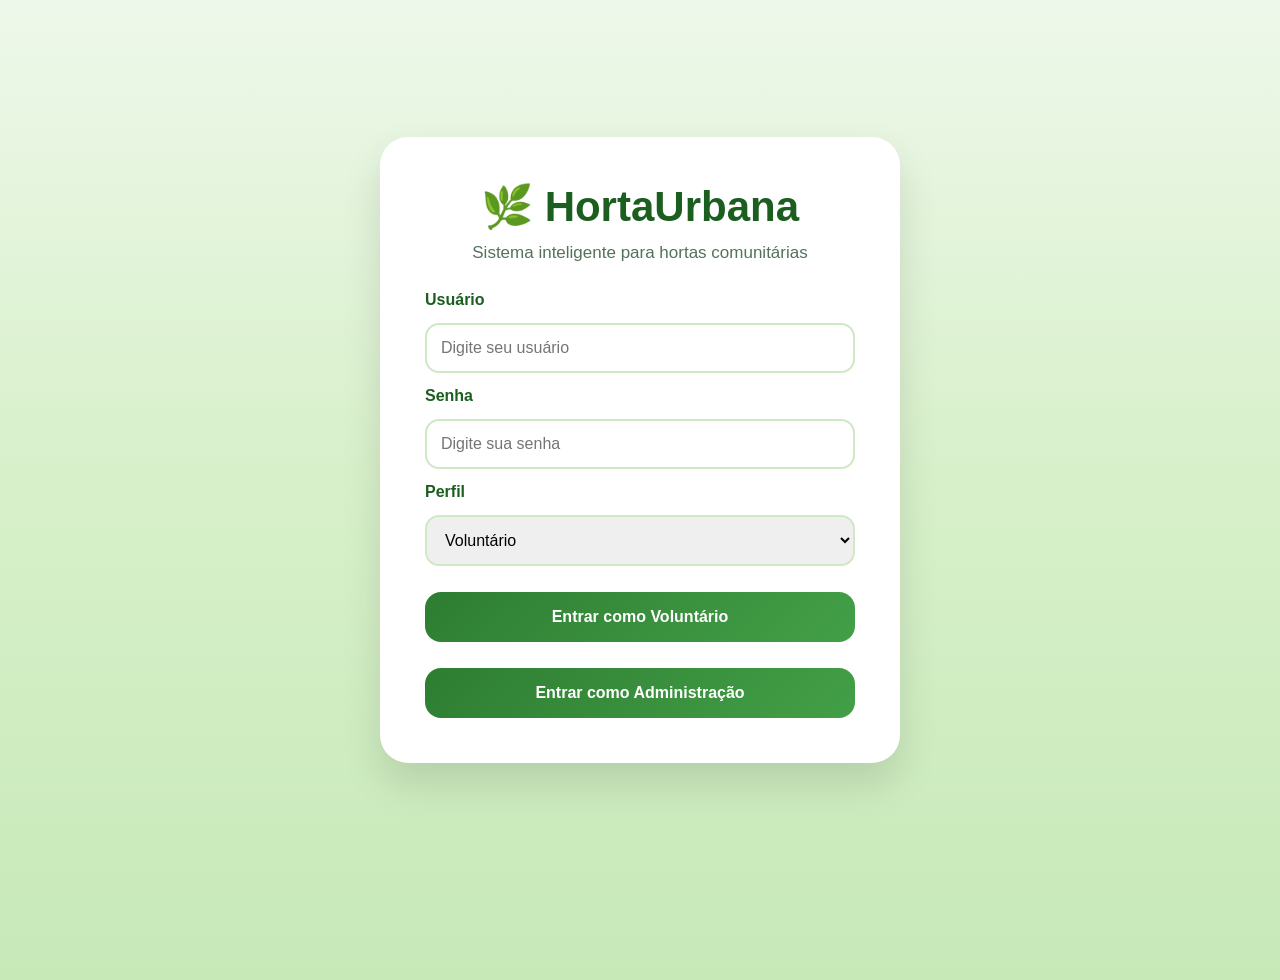
==== index.html @ b4960d36 "first commit" ====
<!-- index.html ATUALIZADO -->
<!DOCTYPE html>
<html lang="pt-BR">
<head>
<meta charset="UTF-8">
<meta name="viewport" content="width=device-width, initial-scale=1.0">
<title>Login | HortaUrbana</title>
<link rel="stylesheet" href="style.css">
</head>
<body>

<main class="login-page">

<section class="login-box">

<h1>🌿 HortaUrbana</h1>
<p>Sistema inteligente para hortas comunitárias</p>

<form>

<label>Usuário</label>
<input type="text" placeholder="Digite seu usuário">

<label>Senha</label>
<input type="password" placeholder="Digite sua senha">

<label>Perfil</label>
<select>
<option>Voluntário</option>
<option>Administração</option>
</select>

<!-- BOTÕES SEPARADOS -->
<a href="mapa.html" class="btn-login">Entrar como Voluntário</a>

<a href="administracao.html" class="btn-login admin-btn">
Entrar como Administração
</a>

</form>

</section>

</main>

</body>
</html>
---- style.css ----
*{
    margin:0;
    padding:0;
    box-sizing:border-box;
    font-family:'Segoe UI', Arial, sans-serif;
}

html{
    scroll-behavior:smooth;
}

body{
    background:linear-gradient(180deg,#eef8ea,#d7f0c9,#c7e9b8);
    color:#163a1b;
    min-height:100vh;
    position:relative;
    padding-bottom:80px;
}


/* LINKS */

a{
    transition:0.3s;
}

/* LOGIN */

.login-page{
    min-height:100vh;
    display:flex;
    justify-content:center;
    align-items:center;
    padding:20px;
}

.login-box{
    width:100%;
    max-width:520px;
    background:white;
    padding:45px;
    border-radius:28px;
    box-shadow:0 20px 40px rgba(0,0,0,0.12);
    text-align:center;
}

.login-box h1{
    font-size:42px;
    color:#1b5e20;
    margin-bottom:12px;
}

.login-box p{
    color:#55715b;
    margin-bottom:28px;
    font-size:17px;
}

form{
    display:flex;
    flex-direction:column;
    gap:14px;
    text-align:left;
}

label{
    font-weight:700;
    color:#1b5e20;
}

input,
select{
    width:100%;
    padding:14px;
    border:2px solid #cfe8c5;
    border-radius:14px;
    font-size:16px;
    outline:none;
}

input:focus,
select:focus{
    border-color:#43a047;
}

.btn-login{
    display:block;
    text-align:center;
    margin-top:12px;
    text-decoration:none;
    background:linear-gradient(135deg,#2e7d32,#43a047);
    color:white;
    padding:16px;
    border-radius:16px;
    font-weight:bold;
}

.btn-login:hover{
    transform:translateY(-3px);
    box-shadow:0 10px 20px rgba(46,125,50,0.25);
}

/* HEADER */

header{
    background:linear-gradient(135deg,#1b5e20,#2e7d32,#43a047);
    color:white;
    text-align:center;
    padding:30px 20px;
    box-shadow:0 8px 18px rgba(0,0,0,0.15);
}

header h1{
    font-size:38px;
    margin-bottom:8px;
}

header p{
    font-size:18px;
}

/* MENU GUIA ENTRE PÁGINAS */

nav{
    margin-top:18px;
}

nav ul{
    list-style:none;
    display:flex;
    justify-content:center;
    gap:12px;
    flex-wrap:wrap;
}

nav a{
    text-decoration:none;
    color:white;
    padding:10px 18px;
    border-radius:30px;
    background:rgba(255,255,255,0.14);
    border:1px solid rgba(255,255,255,0.25);
    font-weight:600;
}

nav a:hover{
    background:white;
    color:#1b5e20;
}

/* MAIN */

main{
    max-width:1200px;
    margin:auto;
    padding:45px 20px;
}

/* GRID */

.grid{
    display:grid;
    grid-template-columns:repeat(auto-fit,minmax(260px,1fr));
    gap:22px;
}

/* CARD */

.card{
    background:white;
    padding:28px;
    border-radius:22px;
    box-shadow:0 12px 28px rgba(0,0,0,0.08);
    border-left:7px solid #43a047;
}

.card:hover{
    transform:translateY(-6px);
}

.card h3{
    color:#1b5e20;
    font-size:24px;
    margin-bottom:12px;
}

.card p{
    font-size:17px;
    line-height:1.7;
}

.center{
    text-align:center;
    font-size:24px;
    max-width:520px;
    margin:auto;
}

/* ALERTAS */

.urgente{
    background:linear-gradient(135deg,#ff9800,#ef6c00);
    color:white;
    border:none;
}

.pronto{
    background:linear-gradient(135deg,#43a047,#1b5e20);
    color:white;
    border:none;
}

.urgente h3,
.pronto h3{
    color:white;
}

/* MAPA */

.mapa-real{
    position:relative;
    width:100%;
    min-height:600px;
    background:url('https://images.unsplash.com/photo-1466692476868-aef1dfb1e735?auto=format&fit=crop&w=1400&q=80') center/cover;
    border-radius:28px;
    overflow:hidden;
    box-shadow:0 15px 30px rgba(0,0,0,0.15);
}

.mapa-real::after{
    content:"";
    position:absolute;
    inset:0;
    background:rgba(0,0,0,0.15);
}

.pino{
    position:absolute;
    z-index:2;
}

.pino a{
    text-decoration:none;
    background:#1b5e20;
    color:white;
    padding:12px 18px;
    border-radius:30px;
    font-weight:bold;
    display:block;
}

.pino a:hover{
    background:#43a047;
    transform:scale(1.05);
}

.p1{ top:15%; left:8%; }
.p2{ top:42%; right:8%; }
.p3{ bottom:12%; left:25%; }

/* BOTÕES */

.voltar,
.proximo{
    display:inline-block;
    text-decoration:none;
    color:white;
    background:#1b5e20;
    padding:14px 26px;
    border-radius:35px;
    font-weight:bold;
    margin:30px 8px 0;
}

.proximo{
    background:#43a047;
}

.voltar:hover,
.proximo:hover{
    transform:translateY(-3px);
}

/* RODAPÉ */

footer{
    background:#1b5e20;
    color:white;
    text-align:center;
    padding:20px;
    margin-top:40px;
}

/* RESPONSIVO TABLET */

@media(max-width:900px){

header h1{
    font-size:32px;
}

.mapa-real{
    min-height:500px;
}

.grid{
    grid-template-columns:1fr 1fr;
}

}

/* RESPONSIVO CELULAR */

@media(max-width:700px){

main{
    padding:30px 15px;
}

.login-box{
    padding:28px;
}

.login-box h1{
    font-size:32px;
}

header h1{
    font-size:28px;
}

header p{
    font-size:16px;
}

nav ul{
    flex-direction:column;
    align-items:center;
}

nav a{
    width:220px;
    text-align:center;
}

.grid{
    grid-template-columns:1fr;
}

.card{
    padding:22px;
}

.card h3{
    font-size:21px;
}

.card p{
    font-size:16px;
}

.center{
    font-size:20px;
}

.mapa-real{
    min-height:380px;
}

.pino a{
    padding:10px 14px;
    font-size:14px;
}

.p1{ top:18%; left:5%; }
.p2{ top:45%; right:5%; }
.p3{ bottom:14%; left:18%; }

.voltar,
.proximo{
    display:block;
    width:100%;
    text-align:center;
    margin:14px 0 0;
}

}

/* TELAS MUITO PEQUENAS */

@media(max-width:400px){

.login-box h1{
    font-size:28px;
}

header h1{
    font-size:24px;
}

input,
select{
    font-size:15px;
}

}
*{
    margin:0;
    padding:0;
    box-sizing:border-box;
    font-family:'Segoe UI', Arial, sans-serif;
}

html{
    scroll-behavior:smooth;
}

body{
    background:linear-gradient(180deg,#eef8ea,#d7f0c9,#c7e9b8);
    color:#163a1b;
    min-height:100vh;
}

/* LINKS */

a{
    transition:0.3s;
}

/* HEADER */

header{
    background:linear-gradient(135deg,#1b5e20,#2e7d32,#43a047);
    color:white;
    text-align:center;
    padding:30px 20px;
    box-shadow:0 8px 18px rgba(0,0,0,0.15);
}

header h1{
    font-size:38px;
    margin-bottom:8px;
}

header p{
    font-size:18px;
}

/* MENU */

nav{
    margin-top:18px;
}

nav ul{
    list-style:none;
    display:flex;
    justify-content:center;
    gap:12px;
    flex-wrap:wrap;
}

nav a{
    text-decoration:none;
    color:white;
    padding:10px 18px;
    border-radius:30px;
    background:rgba(255,255,255,0.14);
    border:1px solid rgba(255,255,255,0.25);
    font-weight:600;
}

nav a:hover{
    background:white;
    color:#1b5e20;
}

/* MAIN */

main{
    max-width:1200px;
    margin:auto;
    padding:45px 20px;
}

/* GRID */

.grid{
    display:grid;
    grid-template-columns:repeat(auto-fit,minmax(260px,1fr));
    gap:22px;
    margin-bottom:28px;
}

/* CARD */

.card{
    background:white;
    padding:28px;
    border-radius:22px;
    box-shadow:0 12px 28px rgba(0,0,0,0.08);
    border-left:7px solid #43a047;
    transition:0.3s;
}

.card:hover{
    transform:translateY(-6px);
    box-shadow:0 18px 35px rgba(0,0,0,0.12);
}

.card h3{
    color:#1b5e20;
    font-size:24px;
    margin-bottom:14px;
}

.card p{
    font-size:17px;
    line-height:1.8;
}

/* ALERTAS */

.urgente{
    background:linear-gradient(135deg,#ff9800,#ef6c00);
    color:white;
    border:none;
}

.pronto{
    background:linear-gradient(135deg,#43a047,#1b5e20);
    color:white;
    border:none;
}

.urgente h3,
.pronto h3{
    color:white;
}

/* LOGIN */

.login-page{
    min-height:100vh;
    display:flex;
    justify-content:center;
    align-items:center;
    padding:20px;
}

.login-box{
    width:100%;
    max-width:520px;
    background:white;
    padding:45px;
    border-radius:28px;
    box-shadow:0 20px 40px rgba(0,0,0,0.12);
    text-align:center;
}

.login-box h1{
    font-size:42px;
    color:#1b5e20;
    margin-bottom:12px;
}

.login-box p{
    color:#55715b;
    margin-bottom:28px;
    font-size:17px;
}

form{
    display:flex;
    flex-direction:column;
    gap:14px;
    text-align:left;
}

label{
    font-weight:700;
    color:#1b5e20;
}

input,
select{
    width:100%;
    padding:14px;
    border:2px solid #cfe8c5;
    border-radius:14px;
    font-size:16px;
    outline:none;
}

input:focus,
select:focus{
    border-color:#43a047;
}

.btn-login{
    display:block;
    text-align:center;
    margin-top:12px;
    text-decoration:none;
    background:linear-gradient(135deg,#2e7d32,#43a047);
    color:white;
    padding:16px;
    border-radius:16px;
    font-weight:bold;
}

.btn-login:hover{
    transform:translateY(-3px);
    box-shadow:0 10px 20px rgba(46,125,50,0.25);
}

/* MAPA */

.mapa-real{
    position:relative;
    width:100%;
    min-height:600px;
    background:url('https://images.unsplash.com/photo-1466692476868-aef1dfb1e735?auto=format&fit=crop&w=1400&q=80') center/cover;
    border-radius:28px;
    overflow:hidden;
    box-shadow:0 15px 30px rgba(0,0,0,0.15);
}

.mapa-real::after{
    content:"";
    position:absolute;
    inset:0;
    background:rgba(0,0,0,0.15);
}

.pino{
    position:absolute;
    z-index:2;
}

.pino a{
    text-decoration:none;
    background:#1b5e20;
    color:white;
    padding:12px 18px;
    border-radius:30px;
    font-weight:bold;
    display:block;
}

.pino a:hover{
    background:#43a047;
    transform:scale(1.05);
}

.p1{ top:15%; left:8%; }
.p2{ top:42%; right:8%; }
.p3{ bottom:12%; left:25%; }

/* BOTÕES */

.voltar,
.proximo{
    display:inline-block;
    text-decoration:none;
    color:white;
    background:#1b5e20;
    padding:14px 26px;
    border-radius:35px;
    font-weight:bold;
    margin:10px 8px 0;
}

.proximo{
    background:#43a047;
}

.voltar:hover,
.proximo:hover{
    transform:translateY(-3px);
}

/* FOOTER */

footer{
    background:#1b5e20;
    color:white;
    text-align:center;
    padding:20px;
    margin-top:40px;
    position:absolute;
    bottom:0;
    left:0;
    width:100%;
}

/* RESPONSIVO */

@media(max-width:900px){

header h1{
    font-size:32px;
}

.mapa-real{
    min-height:500px;
}

}

@media(max-width:700px){

main{
    padding:30px 15px;
}

header h1{
    font-size:28px;
}

header p{
    font-size:16px;
}

nav ul{
    flex-direction:column;
    align-items:center;
}

nav a{
    width:220px;
    text-align:center;
}

.grid{
    grid-template-columns:1fr;
}

.card{
    padding:22px;
}

.card h3{
    font-size:21px;
}

.card p{
    font-size:16px;
}

.login-box{
    padding:28px;
}

.login-box h1{
    font-size:32px;
}

.mapa-real{
    min-height:380px;
}

.pino a{
    padding:10px 14px;
    font-size:14px;
}

.p1{ top:18%; left:5%; }
.p2{ top:45%; right:5%; }
.p3{ bottom:14%; left:18%; }

.voltar,
.proximo{
    display:block;
    width:100%;
    text-align:center;
    margin:12px 0 0;
}

}

@media(max-width:400px){

header h1{
    font-size:24px;
}

.login-box h1{
    font-size:28px;
}

input,
select{
    font-size:15px;
}

}
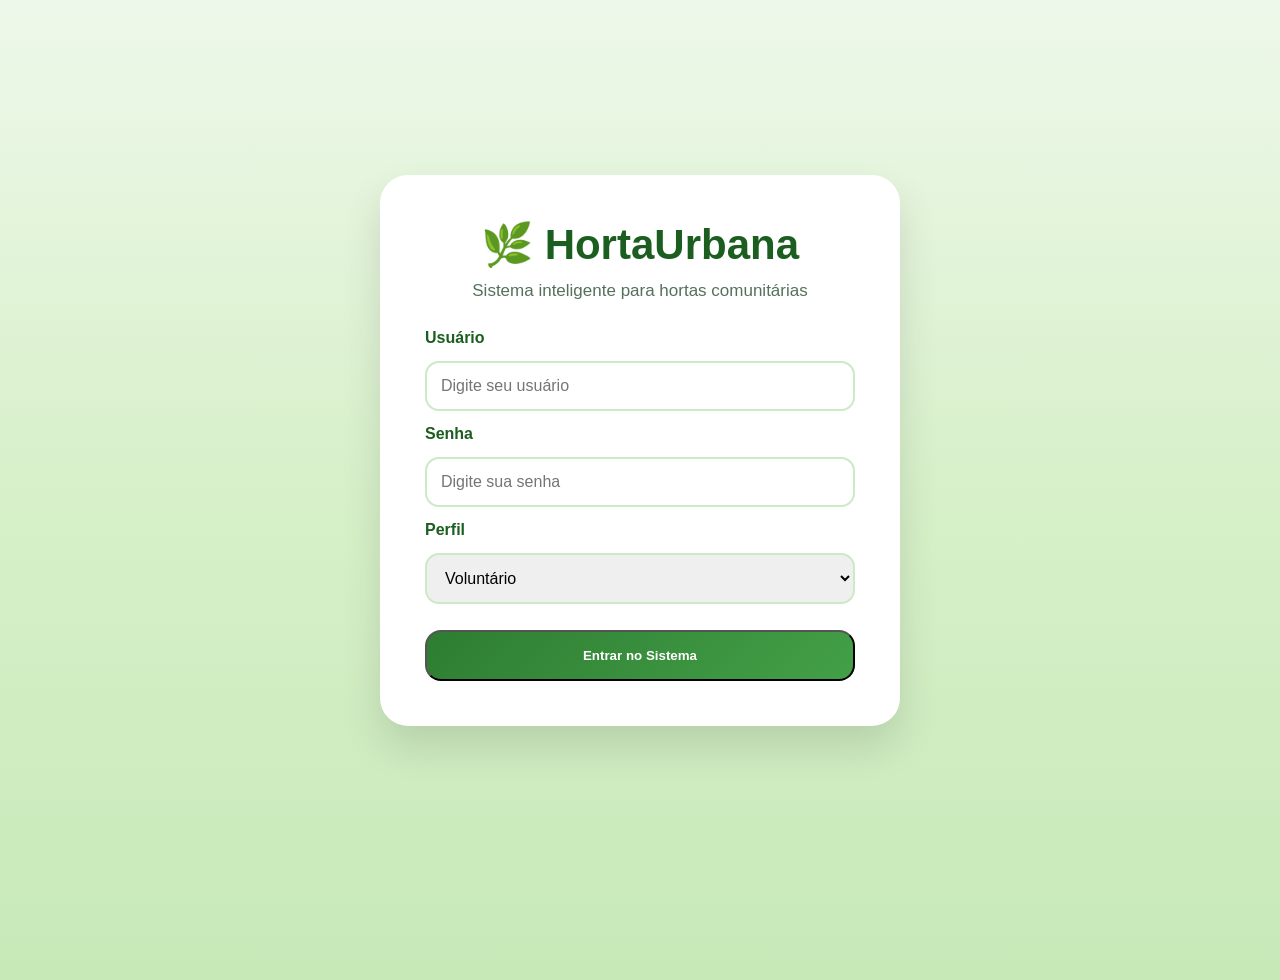
==== commit 693f7972: "atualizado" ====
--- a/index.html
+++ b/index.html
@@ -1,47 +1,54 @@
-<!-- index.html ATUALIZADO -->
 <!DOCTYPE html>
 <html lang="pt-BR">
 <head>
-<meta charset="UTF-8">
-<meta name="viewport" content="width=device-width, initial-scale=1.0">
-<title>Login | HortaUrbana</title>
-<link rel="stylesheet" href="style.css">
+    <meta charset="UTF-8">
+    <meta name="viewport" content="width=device-width, initial-scale=1.0">
+    <title>Login | HortaUrbana</title>
+    <link rel="stylesheet" href="style.css">
 </head>
 <body>
 
 <main class="login-page">
+    <section class="login-box">
+        <h1>🌿 HortaUrbana</h1>
+        <p>Sistema inteligente para hortas comunitárias</p>
 
-<section class="login-box">
+        <!-- Adicionamos um ID ao formulário para o JS capturar -->
+        <form id="form-login">
+            <label>Usuário</label>
+            <input type="text" required placeholder="Digite seu usuário">
 
-<h1>🌿 HortaUrbana</h1>
-<p>Sistema inteligente para hortas comunitárias</p>
+            <label>Senha</label>
+            <input type="password" required placeholder="Digite sua senha">
 
-<form>
+            <label>Perfil</label>
+            <!-- Adicionamos um ID ao select para ler a escolha -->
+            <select id="select-perfil">
+                <option value="voluntario">Voluntário</option>
+                <option value="administracao">Administração</option>
+            </select>
 
-<label>Usuário</label>
-<input type="text" placeholder="Digite seu usuário">
-
-<label>Senha</label>
-<input type="password" placeholder="Digite sua senha">
-
-<label>Perfil</label>
-<select>
-<option>Voluntário</option>
-<option>Administração</option>
-</select>
-
-<!-- BOTÕES SEPARADOS -->
-<a href="mapa.html" class="btn-login">Entrar como Voluntário</a>
-
-<a href="administracao.html" class="btn-login admin-btn">
-Entrar como Administração
-</a>
-
-</form>
-
-</section>
-
+            <!-- Apenas UM botão agora, que faz a lógica -->
+            <button type="submit" class="btn-login">Entrar no Sistema</button>
+        </form>
+    </section>
 </main>
 
+<script>
+    const form = document.getElementById('form-login');
+    const perfil = document.getElementById('select-perfil');
+
+    form.addEventListener('submit', function(e) {
+        e.preventDefault(); // Impede o recarregamento da página
+
+        // Verifica o que foi selecionado e redireciona
+        if (perfil.value === 'voluntario') {
+            window.location.href = "mapa.html";
+        } else {
+            window.location.href = "administracao.html";
+        }
+    });
+</script>
+
 </body>
-</html>+</html>
--- a/style.css
+++ b/style.css
@@ -796,3 +796,290 @@
 
 }
 
+.item-lista strong { display: block; font-size: 1.1em; }
+.vazio { color: #888; font-style: italic; }
+
+/* Estilo específico para os cards de Personas */
+.persona-card {
+    text-align: center;
+    padding: 0 !important; /* Remove padding padrão para alinhar o topo */
+    overflow: hidden;
+    transition: transform 0.3s;
+}
+
+.persona-card:hover {
+    transform: translateY(-5px);
+}
+
+.perfil-topo {
+    background: #f0f7f0;
+    padding: 20px;
+    border-bottom: 2px solid #2ecc71;
+}
+
+.foto-persona {
+    width: 100px;
+    height: 100px;
+    border-radius: 50%; /* Faz a foto ficar circular */
+    border: 4px solid #fff;
+    box-shadow: 0 4px 8px rgba(0,0,0,0.1);
+    margin-bottom: 10px;
+}
+
+.perfil-info {
+    padding: 20px;
+}
+
+.tag-perfil {
+    background: #e8f5e9;
+    color: #2e7d32;
+    padding: 4px 12px;
+    border-radius: 20px;
+    font-size: 0.85em;
+    font-weight: bold;
+    display: inline-block;
+    margin-bottom: 15px;
+}
+
+.tag-perfil.admin {
+    background: #fff3e0;
+    color: #e65100;
+}
+
+.necessidade {
+    margin-top: 15px;
+    background: #f9f9f9;
+    padding: 10px;
+    border-radius: 8px;
+    font-size: 0.9em;
+    color: #555;
+    border: 1px dashed #ccc;
+}
+
+.center {
+    display: flex;
+    justify-content: center;
+    margin-top: 30px;
+}
+
+/* Estilo específico para os cards de Personas */
+.persona-card {
+    text-align: center;
+    padding: 0 !important;
+    overflow: hidden;
+    transition: transform 0.3s, box-shadow 0.3s;
+    background: #fff;
+    border-radius: 15px; /* Bordas mais arredondadas para um visual moderno */
+}
+
+.persona-card:hover {
+    transform: translateY(-8px);
+    box-shadow: 0 10px 20px rgba(0,0,0,0.15);
+}
+
+.perfil-topo {
+    background: #f0f7f0;
+    padding: 40px 20px; /* Aumentado para acomodar a foto maior */
+    border-bottom: 4px solid #2ecc71;
+    display: flex;
+    flex-direction: column;
+    align-items: center;
+}
+
+.foto-persona {
+    width: 150px;  /* Foto bem maior agora */
+    height: 150px; /* Foto bem maior agora */
+    border-radius: 50%;
+    border: 6px solid #fff; /* Borda mais grossa para destacar */
+    box-shadow: 0 6px 15px rgba(0,0,0,0.15);
+    margin-bottom: 15px;
+    object-fit: cover; /* Garante que a imagem não distorça */
+}
+
+.perfil-topo h3 {
+    font-size: 1.5em;
+    color: #2e7d32;
+    margin: 0;
+}
+
+.perfil-info {
+    padding: 25px;
+}
+
+.tag-perfil {
+    background: #e8f5e9;
+    color: #2e7d32;
+    padding: 6px 16px;
+    border-radius: 20px;
+    font-size: 0.9em;
+    font-weight: bold;
+    display: inline-block;
+    margin-bottom: 20px;
+}
+
+.tag-perfil.admin {
+    background: #fff3e0;
+    color: #e65100;
+}
+
+.necessidade {
+    margin-top: 20px;
+    background: #fdfdfd;
+    padding: 12px;
+    border-radius: 10px;
+    font-size: 0.95em;
+    color: #444;
+    border: 1px dashed #2ecc71; /* Tracejado verde para combinar */
+}
+
+.center {
+    display: flex;
+    justify-content: center;
+    margin-top: 40px;
+}
+
+
+/* Layout dos Cards da Horta */
+.horta-card {
+    display: flex;
+    align-items: center;
+    gap: 15px;
+    padding: 20px !important;
+    text-align: left !important;
+}
+
+.icone-tarefa {
+    font-size: 2.5em;
+}
+
+.info-tarefa h3 {
+    margin: 0;
+    font-size: 1.2em;
+}
+
+.info-tarefa p {
+    margin: 5px 0 0 0;
+    font-size: 0.9em;
+}
+
+/* Estilo do Responsável (Mini Persona) */
+.foto-mini-responsavel {
+    width: 60px;
+    height: 60px;
+    border-radius: 50%;
+    border: 2px solid #2ecc71;
+    object-fit: cover;
+}
+
+/* Botões de Navegação */
+.botoes-navegacao {
+    display: flex;
+    justify-content: center;
+    gap: 20px;
+    margin-top: 30px;
+}
+
+.btn-voltar, .btn-proximo {
+    padding: 12px 25px;
+    border-radius: 30px;
+    text-decoration: none;
+    font-weight: bold;
+    color: white;
+    transition: 0.3s;
+}
+
+.btn-voltar { background-color: #34495e; }
+.btn-proximo { background-color: #27ae60; }
+
+.btn-voltar:hover, .btn-proximo:hover {
+    opacity: 0.8;
+    transform: scale(1.05);
+}
+
+.status-manutencao { border-left: 5px solid #f1c40f; } /* Amarelo para atenção leve */
+
+/* ==========================================
+   ESTILO DASHBOARD HOJE (VERSÃO FINAL)
+   ========================================== */
+
+/* 1. Container Principal: Controla as linhas e o comportamento de "pulo" */
+.dashboard-container {
+    display: flex !important;
+    flex-direction: row !important; /* Começa como linha */
+    flex-wrap: wrap !important;     /* Faz os cards pularem para baixo se não houver espaço */
+    justify-content: center !important; /* Centraliza o grupo de cards na tela */
+    align-items: stretch !important;    /* Deixa os cards da mesma linha com altura igual */
+    gap: 20px !important;
+    max-width: 1200px !important;
+    margin: 20px auto !important;
+    padding: 10px !important;
+}
+
+/* 2. Estilo Individual dos Cards (Flexível e Responsivo) */
+.tela-hoje .card {
+    /* flex: crescer(1) encolher(1) base(300px) */
+    flex: 1 1 300px !important; 
+    max-width: 350px !important;     /* Impede que fiquem exageradamente largos */
+    min-height: 200px !important;
+    padding: 25px !important;
+    border-radius: 20px !important;
+    display: flex !important;
+    flex-direction: column !important;
+    align-items: flex-start !important; /* Texto alinhado à esquerda como na imagem */
+    text-align: left !important;
+    border: none !important;
+    box-shadow: 0 8px 20px rgba(0,0,0,0.08) !important;
+    transition: 0.3s ease;
+}
+
+/* 3. Cores das Hortas (Fundo Sólido) */
+.norte { background: #ff8a00 !important; color: white !important; }
+.central { background: #1b5e20 !important; color: white !important; }
+.sul { 
+    background: white !important; 
+    color: #333 !important; 
+    border-left: 8px solid #2ecc71 !important; 
+}
+
+/* Garante títulos brancos nos cards coloridos */
+.norte h3, .central h3 { color: white !important; margin-bottom: 15px; }
+
+/* 4. Estilo das Listas de Tarefas (Cards Brancos) */
+.tarefa-hoje {
+    background: white !important;
+    border-bottom: 5px solid #2ecc71 !important;
+}
+
+.check-list-hoje {
+    list-style: none !important;
+    padding: 0 !important;
+    margin-top: 15px !important;
+}
+
+.check-list-hoje li {
+    margin-bottom: 10px !important;
+    font-size: 0.95em !important;
+    color: #444;
+}
+
+/* 5. AJUSTE PARA METADE DA TELA OU CELULAR */
+@media (max-width: 850px) {
+    .dashboard-container {
+        flex-direction: column !important; /* Força um embaixo do outro verticalmente */
+        align-items: center !important;    /* Centraliza a coluna no meio da tela */
+    }
+    
+    .tela-hoje .card {
+        width: 90% !important; /* Ocupa a maior parte da tela disponível */
+        max-width: 400px !important; /* Não deixa ficar absurdamente largo no tablet */
+    }
+}
+
+/* 6. Botões de Navegação */
+.botoes-navegacao {
+    display: flex;
+    justify-content: center;
+    gap: 15px;
+    margin-top: 40px;
+    padding-bottom: 40px;
+}
